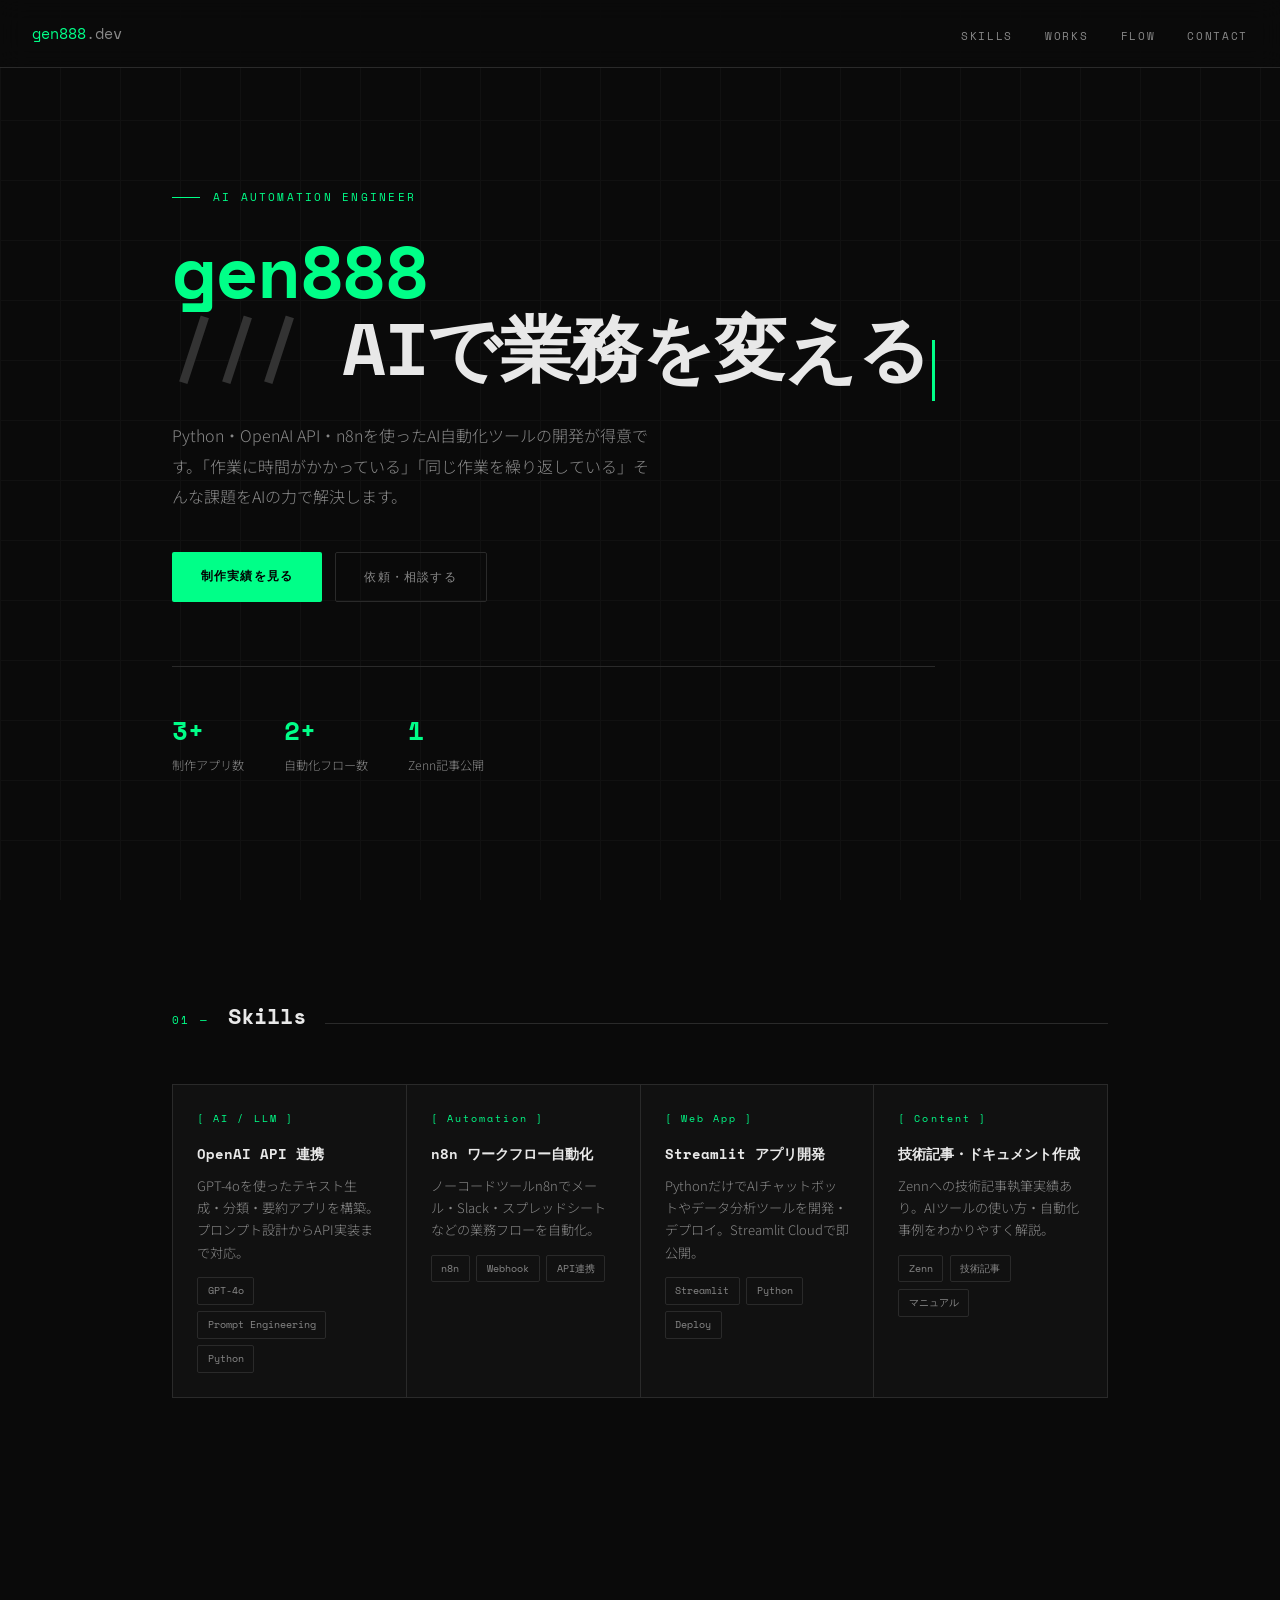
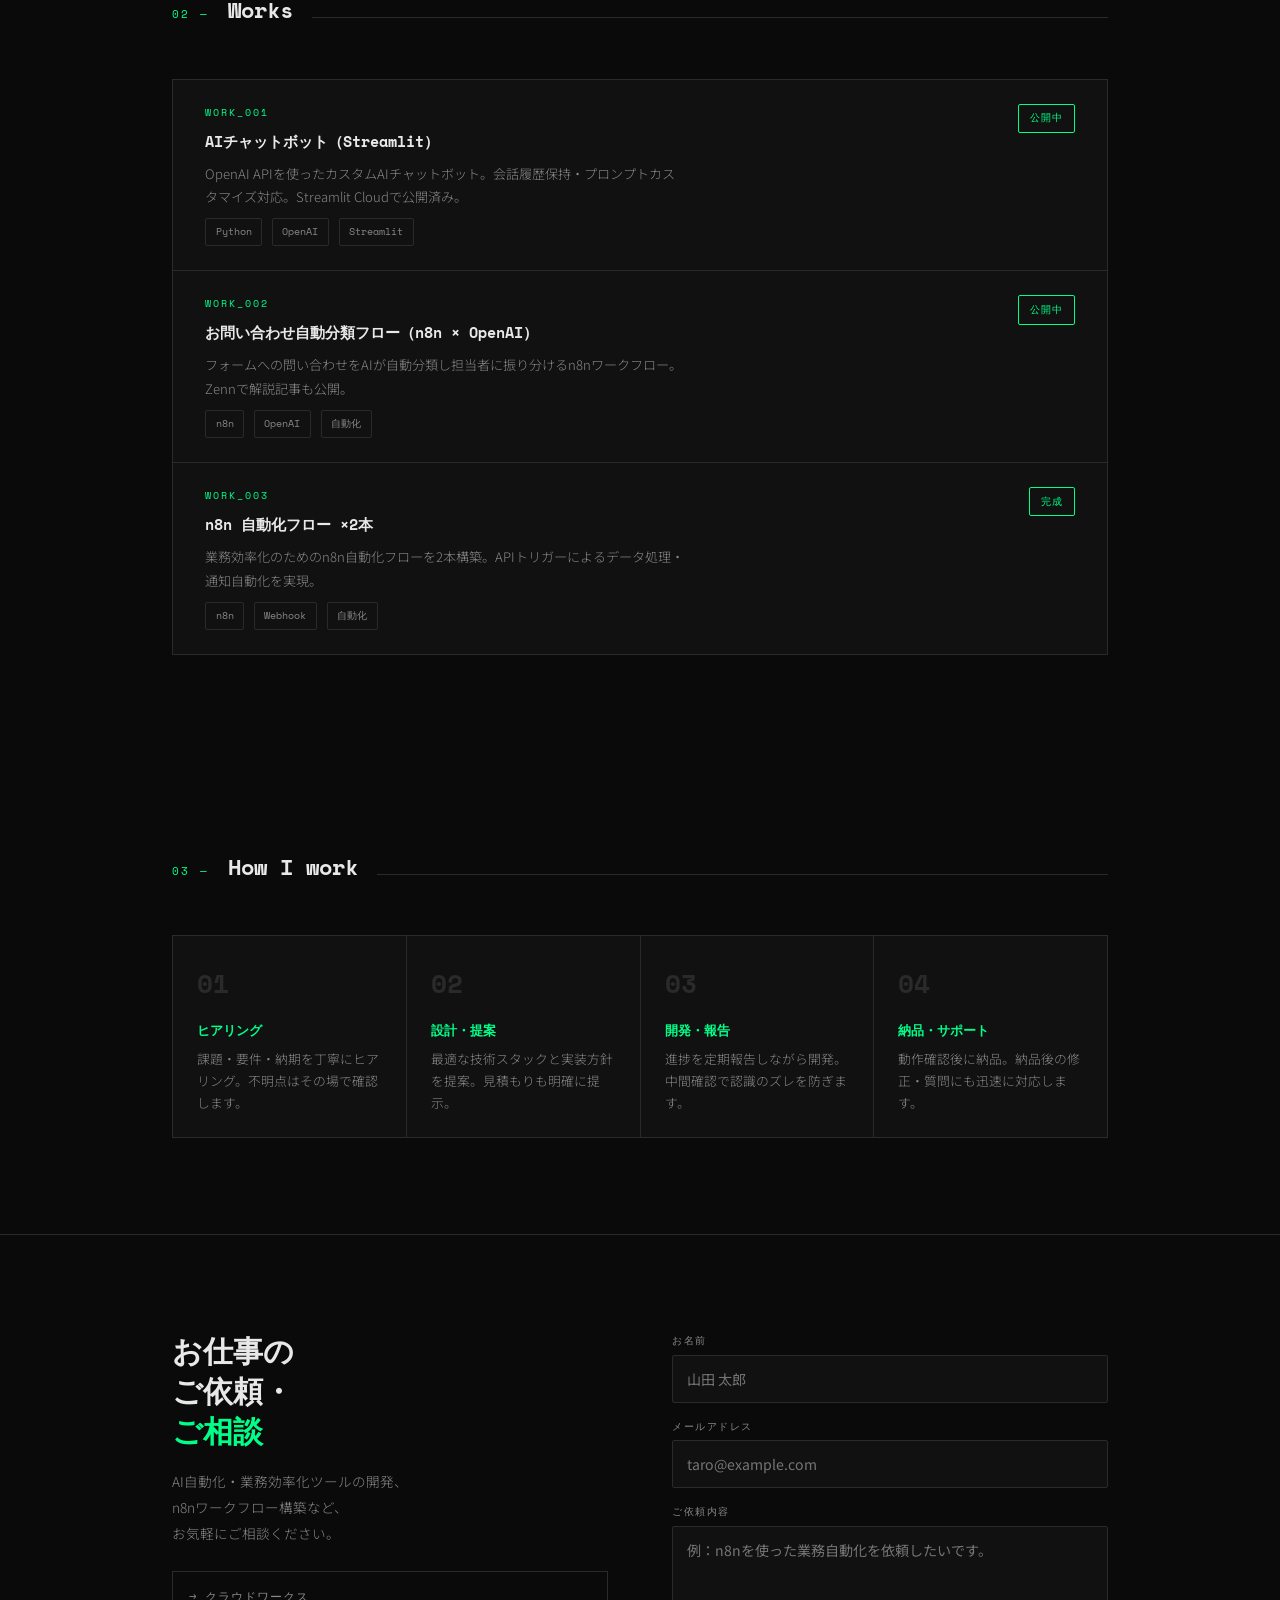
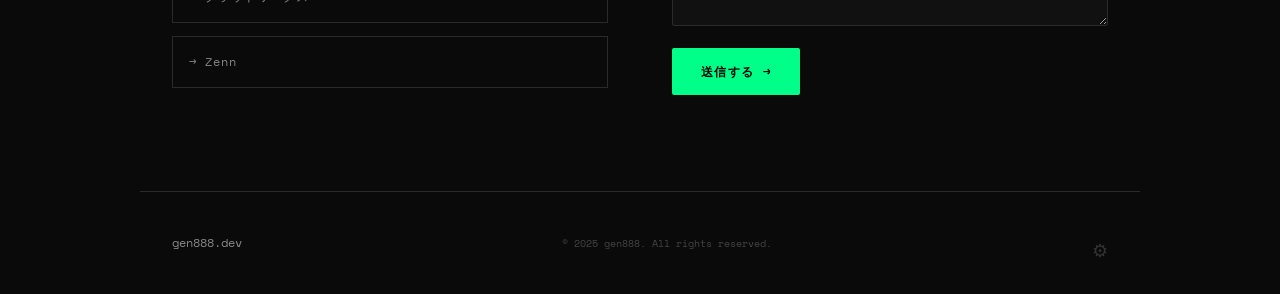
==== index.html @ f9e92a60 "first commit" ====
<!DOCTYPE html>
<html lang="ja">
<head>
<meta charset="UTF-8">
<meta name="viewport" content="width=device-width, initial-scale=1.0">
<title>gen888 | AI自動化エンジニア</title>
<link href="https://fonts.googleapis.com/css2?family=Space+Mono:wght@400;700&family=Noto+Sans+JP:wght@300;400;500&display=swap" rel="stylesheet">
<link rel="stylesheet" href="css/common.css">
<link rel="stylesheet" href="css/index.css">
</head>
<body>

<!-- TOAST -->
<div class="toast" id="toast"></div>

<!-- NAV -->
<nav>
  <div class="nav-logo">gen888<span>.dev</span></div>
  <ul>
    <li><a href="#skills">Skills</a></li>
    <li><a href="#works">Works</a></li>
    <li><a href="#flow">Flow</a></li>
    <li><a href="#contact">Contact</a></li>
  </ul>
</nav>

<!-- HERO -->
<section id="hero">
  <div>
    <div class="hero-tag fade-up">AI Automation Engineer</div>
    <h1 class="fade-up">
      <span class="name" id="heroName">gen888</span><br>
      <span class="dim">///</span> <span id="heroCatch">AIで業務を変える</span><span class="cursor"></span>
    </h1>
    <p class="hero-desc fade-up" id="heroBio">
      Python・OpenAI API・n8nを使ったAI自動化ツールの開発が得意です。
      「作業に時間がかかっている」「同じ作業を繰り返している」
      そんな課題をAIの力で解決します。
    </p>
    <div class="btn-group fade-up">
      <a href="#works" class="btn btn-primary">制作実績を見る</a>
      <a href="#contact" class="btn btn-outline">依頼・相談する</a>
    </div>
    <div class="hero-stats fade-up">
      <div>
        <div class="stat-num" id="statWorks">-</div>
        <div class="stat-label">制作アプリ数</div>
      </div>
      <div>
        <div class="stat-num">2+</div>
        <div class="stat-label">自動化フロー数</div>
      </div>
      <div>
        <div class="stat-num">1</div>
        <div class="stat-label">Zenn記事公開</div>
      </div>
    </div>
  </div>
</section>

<!-- SKILLS -->
<section id="skills">
  <div class="section reveal">
    <div class="section-header">
      <span class="section-num">01 —</span>
      <h2>Skills</h2>
      <div class="section-line"></div>
    </div>
    <div class="skills-grid">
      <div class="skill-card">
        <div class="skill-icon">[ AI / LLM ]</div>
        <div class="skill-name">OpenAI API 連携</div>
        <p class="skill-desc">GPT-4oを使ったテキスト生成・分類・要約アプリを構築。プロンプト設計からAPI実装まで対応。</p>
        <div class="skill-tags">
          <span class="tag">GPT-4o</span>
          <span class="tag">Prompt Engineering</span>
          <span class="tag">Python</span>
        </div>
      </div>
      <div class="skill-card">
        <div class="skill-icon">[ Automation ]</div>
        <div class="skill-name">n8n ワークフロー自動化</div>
        <p class="skill-desc">ノーコードツールn8nでメール・Slack・スプレッドシートなどの業務フローを自動化。</p>
        <div class="skill-tags">
          <span class="tag">n8n</span>
          <span class="tag">Webhook</span>
          <span class="tag">API連携</span>
        </div>
      </div>
      <div class="skill-card">
        <div class="skill-icon">[ Web App ]</div>
        <div class="skill-name">Streamlit アプリ開発</div>
        <p class="skill-desc">PythonだけでAIチャットボットやデータ分析ツールを開発・デプロイ。Streamlit Cloudで即公開。</p>
        <div class="skill-tags">
          <span class="tag">Streamlit</span>
          <span class="tag">Python</span>
          <span class="tag">Deploy</span>
        </div>
      </div>
      <div class="skill-card">
        <div class="skill-icon">[ Content ]</div>
        <div class="skill-name">技術記事・ドキュメント作成</div>
        <p class="skill-desc">Zennへの技術記事執筆実績あり。AIツールの使い方・自動化事例をわかりやすく解説。</p>
        <div class="skill-tags">
          <span class="tag">Zenn</span>
          <span class="tag">技術記事</span>
          <span class="tag">マニュアル</span>
        </div>
      </div>
    </div>
  </div>
</section>

<!-- WORKS -->
<section id="works">
  <div class="section reveal">
    <div class="section-header">
      <span class="section-num">02 —</span>
      <h2>Works</h2>
      <div class="section-line"></div>
    </div>
    <div class="works-list" id="worksList">
      <div class="loading-msg">読み込み中...</div>
    </div>
  </div>
</section>

<!-- FLOW -->
<section id="flow">
  <div class="section reveal">
    <div class="section-header">
      <span class="section-num">03 —</span>
      <h2>How I work</h2>
      <div class="section-line"></div>
    </div>
    <div class="flow-steps">
      <div class="flow-step">
        <div class="flow-step-num">01</div>
        <div class="flow-step-title">ヒアリング</div>
        <p class="flow-step-desc">課題・要件・納期を丁寧にヒアリング。不明点はその場で確認します。</p>
      </div>
      <div class="flow-step">
        <div class="flow-step-num">02</div>
        <div class="flow-step-title">設計・提案</div>
        <p class="flow-step-desc">最適な技術スタックと実装方針を提案。見積もりも明確に提示。</p>
      </div>
      <div class="flow-step">
        <div class="flow-step-num">03</div>
        <div class="flow-step-title">開発・報告</div>
        <p class="flow-step-desc">進捗を定期報告しながら開発。中間確認で認識のズレを防ぎます。</p>
      </div>
      <div class="flow-step">
        <div class="flow-step-num">04</div>
        <div class="flow-step-title">納品・サポート</div>
        <p class="flow-step-desc">動作確認後に納品。納品後の修正・質問にも迅速に対応します。</p>
      </div>
    </div>
  </div>
</section>

<!-- CONTACT -->
<section id="contact">
  <div class="contact-inner reveal">
    <div>
      <div class="contact-lead">
        お仕事の<br>
        ご依頼・<br>
        <span class="accent">ご相談</span>
      </div>
      <p class="contact-sub">
        AI自動化・業務効率化ツールの開発、<br>
        n8nワークフロー構築など、<br>
        お気軽にご相談ください。
      </p>
      <a class="contact-email" id="contactEmail" href="#" style="display:none;"></a>
      <div class="contact-links" id="contactLinks">
        <!-- js/index.js が storage から動的に描画 -->
      </div>
    </div>
    <form onsubmit="handleSubmit(event)">
      <div>
        <label>お名前</label>
        <input type="text" placeholder="山田 太郎" required>
      </div>
      <div>
        <label>メールアドレス</label>
        <input type="email" placeholder="taro@example.com" required>
      </div>
      <div>
        <label>ご依頼内容</label>
        <textarea placeholder="例：n8nを使った業務自動化を依頼したいです。" required></textarea>
      </div>
      <button type="submit" class="form-submit">送信する →</button>
    </form>
  </div>
</section>

<!-- FOOTER -->
<footer>
  <div class="footer-logo">gen888.dev</div>
  <div class="footer-copy">© 2025 gen888. All rights reserved.</div>
  <a href="mypage.html" class="footer-admin">⚙</a>
</footer>

<script src="js/storage.js"></script>
<script src="js/index.js"></script>
</body>
</html>
---- css/common.css ----
:root {
    --bg: #0a0a0a;
    --bg2: #111111;
    --bg3: #1a1a1a;
    --border: #2a2a2a;
    --accent: #00ff88;
    --accent2: #0088ff;
    --text: #e8e8e8;
    --muted: #888;
    --danger: #ff4444;
    --mono: 'Space Mono', monospace;
    --sans: 'Noto Sans JP', sans-serif;
  }
  
  *, *::before, *::after {
    box-sizing: border-box;
    margin: 0;
    padding: 0;
  }
  
  html { scroll-behavior: smooth; }
  
  body {
    background: var(--bg);
    color: var(--text);
    font-family: var(--sans);
    font-weight: 300;
    line-height: 1.8;
  }
  
  body::after {
    content: '';
    position: fixed;
    inset: 0;
    background-image:
      linear-gradient(var(--border) 1px, transparent 1px),
      linear-gradient(90deg, var(--border) 1px, transparent 1px);
    background-size: 60px 60px;
    opacity: 0.25;
    pointer-events: none;
    z-index: 0;
  }
  
  section, footer, main, aside { position: relative; z-index: 1; }
  
  /* ── BUTTONS ── */
  .btn {
    font-family: var(--mono);
    font-size: .74rem;
    letter-spacing: .1em;
    text-transform: uppercase;
    text-decoration: none;
    padding: .85rem 1.8rem;
    border-radius: 2px;
    transition: all .2s;
    display: inline-block;
    cursor: pointer;
    border: none;
  }
  
  .btn-primary { background: var(--accent); color: #000; font-weight: 700; }
  .btn-primary:hover { background: #00cc6a; transform: translateY(-2px); }
  .btn-outline { border: 1px solid var(--border); color: var(--muted); background: transparent; }
  .btn-outline:hover { border-color: var(--accent); color: var(--accent); transform: translateY(-2px); }
  
  /* ── TAGS ── */
  .tag {
    font-family: var(--mono);
    font-size: .62rem;
    padding: .25rem .6rem;
    border: 1px solid var(--border);
    color: var(--muted);
    border-radius: 2px;
  }
  
  /* ── ANIMATIONS ── */
  @keyframes fadeUp {
    from { opacity: 0; transform: translateY(20px); }
    to   { opacity: 1; transform: none; }
  }
  
  @keyframes blink {
    0%, 100% { opacity: 1; }
    50%       { opacity: 0; }
  }
  
  @keyframes pulse {
    0%, 100% { opacity: 1; }
    50%       { opacity: .3; }
  }
  
  .cursor {
    display: inline-block;
    width: 3px;
    height: .85em;
    background: var(--accent);
    margin-left: 3px;
    vertical-align: text-bottom;
    animation: blink 1s step-end infinite;
  }
  
  .status-dot {
    display: inline-block;
    width: 6px;
    height: 6px;
    border-radius: 50%;
    background: var(--accent);
    margin-right: .4rem;
    animation: pulse 2s infinite;
    vertical-align: middle;
  }
  
  .fade-up { animation: fadeUp .6s ease both; }
  .fade-up:nth-child(1) { animation-delay: .1s; }
  .fade-up:nth-child(2) { animation-delay: .22s; }
  .fade-up:nth-child(3) { animation-delay: .34s; }
  .fade-up:nth-child(4) { animation-delay: .46s; }
  .fade-up:nth-child(5) { animation-delay: .58s; }
  
  .reveal {
    opacity: 0;
    transform: translateY(16px);
    transition: opacity .6s, transform .6s;
  }
  .reveal.visible { opacity: 1; transform: none; }
  
  /* ── TOAST ── */
  .toast {
    position: fixed;
    bottom: 2rem;
    right: 2rem;
    background: var(--bg3);
    border: 1px solid var(--accent);
    color: var(--accent);
    font-family: var(--mono);
    font-size: .72rem;
    padding: .8rem 1.2rem;
    border-radius: 2px;
    z-index: 999;
    opacity: 0;
    transform: translateY(8px);
    transition: all .25s;
    pointer-events: none;
  }
  .toast.show { opacity: 1; transform: translateY(0); }
  
  /* ── RESPONSIVE BASE ── */
  @media (max-width: 680px) {
    body { font-size: 15px; }
  }

  .footer-admin {
    display: block;
    margin-top: 12px;
    color: #333;        /* 目立たない色 */
    font-size: 18px;
    text-decoration: none;
    transition: color 0.2s;
  }
  
  .footer-admin:hover {
    color: #888;
  }
---- css/index.css ----
/* ── NAV ── */
nav {
  position: fixed;
  top: 0; left: 0; right: 0;
  display: flex;
  justify-content: space-between;
  align-items: center;
  padding: 1.2rem 2rem;
  background: rgba(10,10,10,0.9);
  backdrop-filter: blur(12px);
  border-bottom: 1px solid var(--border);
  z-index: 100;
}

.nav-logo { font-family: var(--mono); font-size: .95rem; color: var(--accent); }
.nav-logo span { color: var(--muted); }

nav ul { display: flex; gap: 2rem; list-style: none; }
nav a {
  font-family: var(--mono);
  font-size: .7rem;
  color: var(--muted);
  text-decoration: none;
  letter-spacing: .15em;
  text-transform: uppercase;
  transition: color .2s;
}
nav a:hover { color: var(--accent); }

/* ── HERO ── */
#hero {
  min-height: 100vh;
  display: flex;
  align-items: center;
  padding: 8rem 2rem 4rem;
  max-width: 1000px;
  margin: 0 auto;
}

.hero-tag {
  font-family: var(--mono);
  font-size: .7rem;
  color: var(--accent);
  letter-spacing: .2em;
  text-transform: uppercase;
  margin-bottom: 1.5rem;
  display: flex;
  align-items: center;
  gap: .8rem;
}
.hero-tag::before {
  content: '';
  display: inline-block;
  width: 28px;
  height: 1px;
  background: var(--accent);
}

h1 {
  font-family: var(--mono);
  font-size: clamp(2.2rem, 6vw, 4.5rem);
  font-weight: 700;
  line-height: 1.08;
  letter-spacing: -.02em;
  margin-bottom: 1.2rem;
}
h1 .name { color: var(--accent); }
h1 .dim  { color: #333; }

.hero-desc {
  font-size: 1rem;
  color: var(--muted);
  max-width: 480px;
  margin-bottom: 2.5rem;
  line-height: 1.9;
}
.hero-desc strong { color: var(--text); font-weight: 500; }

.btn-group { display: flex; gap: .8rem; flex-wrap: wrap; }

.hero-stats {
  display: flex;
  gap: 2.5rem;
  margin-top: 4rem;
  padding-top: 2.5rem;
  border-top: 1px solid var(--border);
}
.stat-num { font-family: var(--mono); font-size: 1.6rem; font-weight: 700; color: var(--accent); }
.stat-label { font-size: .76rem; color: var(--muted); margin-top: .1rem; }

/* ── SECTION ── */
.section { max-width: 1000px; margin: 0 auto; padding: 6rem 2rem; }

.section-header {
  display: flex;
  align-items: baseline;
  gap: 1.2rem;
  margin-bottom: 3rem;
}
.section-num { font-family: var(--mono); font-size: .7rem; color: var(--accent); letter-spacing: .2em; }
h2 { font-family: var(--mono); font-size: 1.4rem; font-weight: 700; }
.section-line { flex: 1; height: 1px; background: var(--border); }

/* ── SKILLS ── */
.skills-grid {
  display: grid;
  grid-template-columns: repeat(auto-fit, minmax(220px, 1fr));
  gap: 1px;
  background: var(--border);
  border: 1px solid var(--border);
}
.skill-card { background: var(--bg2); padding: 1.5rem; transition: background .2s; }
.skill-card:hover { background: var(--bg3); }
.skill-icon { font-family: var(--mono); font-size: .65rem; color: var(--accent); letter-spacing: .2em; margin-bottom: .8rem; }
.skill-name { font-family: var(--mono); font-size: .9rem; font-weight: 700; margin-bottom: .5rem; }
.skill-desc { font-size: .82rem; color: var(--muted); line-height: 1.7; }
.skill-tags { display: flex; flex-wrap: wrap; gap: .4rem; margin-top: .8rem; }

/* ── WORKS ── */
.works-list {
  display: flex;
  flex-direction: column;
  gap: 1px;
  background: var(--border);
  border: 1px solid var(--border);
}
.work-item {
  background: var(--bg2);
  padding: 1.5rem 2rem;
  display: grid;
  grid-template-columns: 1fr auto;
  align-items: start;
  gap: 1.5rem;
  transition: background .2s;
  text-decoration: none;
  color: inherit;
}
.work-item:hover { background: var(--bg3); }
.work-num { font-family: var(--mono); font-size: .62rem; color: var(--accent); letter-spacing: .2em; margin-bottom: .4rem; }
.work-title { font-family: var(--mono); font-size: .95rem; font-weight: 700; margin-bottom: .4rem; }
.work-desc { font-size: .82rem; color: var(--muted); max-width: 480px; }
.work-link-row { display: flex; align-items: center; gap: .6rem; margin-top: .6rem; flex-wrap: wrap; }
.work-badge {
  font-family: var(--mono);
  font-size: .62rem;
  padding: .3rem .7rem;
  border: 1px solid var(--accent);
  color: var(--accent);
  border-radius: 2px;
  white-space: nowrap;
  letter-spacing: .08em;
}
.work-url-link {
  font-family: var(--mono);
  font-size: .68rem;
  color: var(--accent2);
  text-decoration: none;
  margin-top: .4rem;
  display: inline-block;
}
.work-url-link:hover { text-decoration: underline; }
.loading-msg {
  font-family: var(--mono);
  font-size: .75rem;
  color: var(--muted);
  padding: 2rem;
  text-align: center;
}

/* ── FLOW ── */
.flow-steps {
  display: grid;
  grid-template-columns: repeat(auto-fit, minmax(180px, 1fr));
  gap: 1px;
  background: var(--border);
  border: 1px solid var(--border);
}
.flow-step { background: var(--bg2); padding: 1.5rem; }
.flow-step-num { font-family: var(--mono); font-size: 1.6rem; font-weight: 700; color: var(--border); margin-bottom: .8rem; }
.flow-step-title { font-family: var(--mono); font-size: .8rem; font-weight: 700; margin-bottom: .4rem; color: var(--accent); }
.flow-step-desc { font-size: .8rem; color: var(--muted); line-height: 1.7; }

/* ── CONTACT ── */
#contact { border-top: 1px solid var(--border); }
.contact-inner {
  max-width: 1000px;
  margin: 0 auto;
  padding: 6rem 2rem;
  display: grid;
  grid-template-columns: 1fr 1fr;
  gap: 4rem;
  align-items: start;
}
.contact-lead {
  font-family: var(--mono);
  font-size: clamp(1.3rem, 2.5vw, 1.9rem);
  font-weight: 700;
  line-height: 1.3;
  margin-bottom: 1.2rem;
}
.contact-lead .accent { color: var(--accent); }
.contact-sub { font-size: .85rem; color: var(--muted); line-height: 1.9; }
.contact-email {
  font-family: var(--mono);
  font-size: .78rem;
  color: var(--accent2);
  margin-top: .5rem;
  display: block;
}

.contact-links { display: flex; flex-direction: column; gap: .8rem; margin-top: 1.5rem; }
.contact-link {
  display: flex;
  align-items: center;
  gap: .8rem;
  font-family: var(--mono);
  font-size: .74rem;
  color: var(--muted);
  text-decoration: none;
  letter-spacing: .08em;
  padding: .9rem 1rem;
  border: 1px solid var(--border);
  transition: all .2s;
}
.contact-link:hover { border-color: var(--accent); color: var(--accent); }

form { display: flex; flex-direction: column; gap: .9rem; }
label {
  font-family: var(--mono);
  font-size: .65rem;
  color: var(--muted);
  letter-spacing: .15em;
  text-transform: uppercase;
  display: block;
  margin-bottom: .3rem;
}
input, textarea, select {
  width: 100%;
  background: var(--bg2);
  border: 1px solid var(--border);
  color: var(--text);
  font-family: var(--sans);
  font-size: .88rem;
  padding: .8rem .9rem;
  outline: none;
  transition: border-color .2s;
  border-radius: 2px;
}
input:focus, textarea:focus { border-color: var(--accent); }
textarea { resize: vertical; min-height: 100px; }
.form-submit {
  font-family: var(--mono);
  font-size: .74rem;
  letter-spacing: .12em;
  text-transform: uppercase;
  background: var(--accent);
  color: #000;
  border: none;
  padding: .9rem 1.8rem;
  font-weight: 700;
  cursor: pointer;
  transition: all .2s;
  border-radius: 2px;
  align-self: flex-start;
}
.form-submit:hover { background: #00cc6a; }

/* ── FOOTER ── */
footer {
  border-top: 1px solid var(--border);
  padding: 1.8rem 2rem;
  max-width: 1000px;
  margin: 0 auto;
  display: flex;
  justify-content: space-between;
  align-items: center;
}
.footer-logo { font-family: var(--mono); font-size: .76rem; color: var(--muted); }
.footer-copy { font-family: var(--mono); font-size: .65rem; color: #444; }

/* ── RESPONSIVE ── */
@media (max-width: 680px) {
  nav ul { display: none; }
  .contact-inner { grid-template-columns: 1fr; gap: 2.5rem; }
  .hero-stats { gap: 1.5rem; flex-wrap: wrap; }
  footer { flex-direction: column; gap: .5rem; text-align: center; }
}
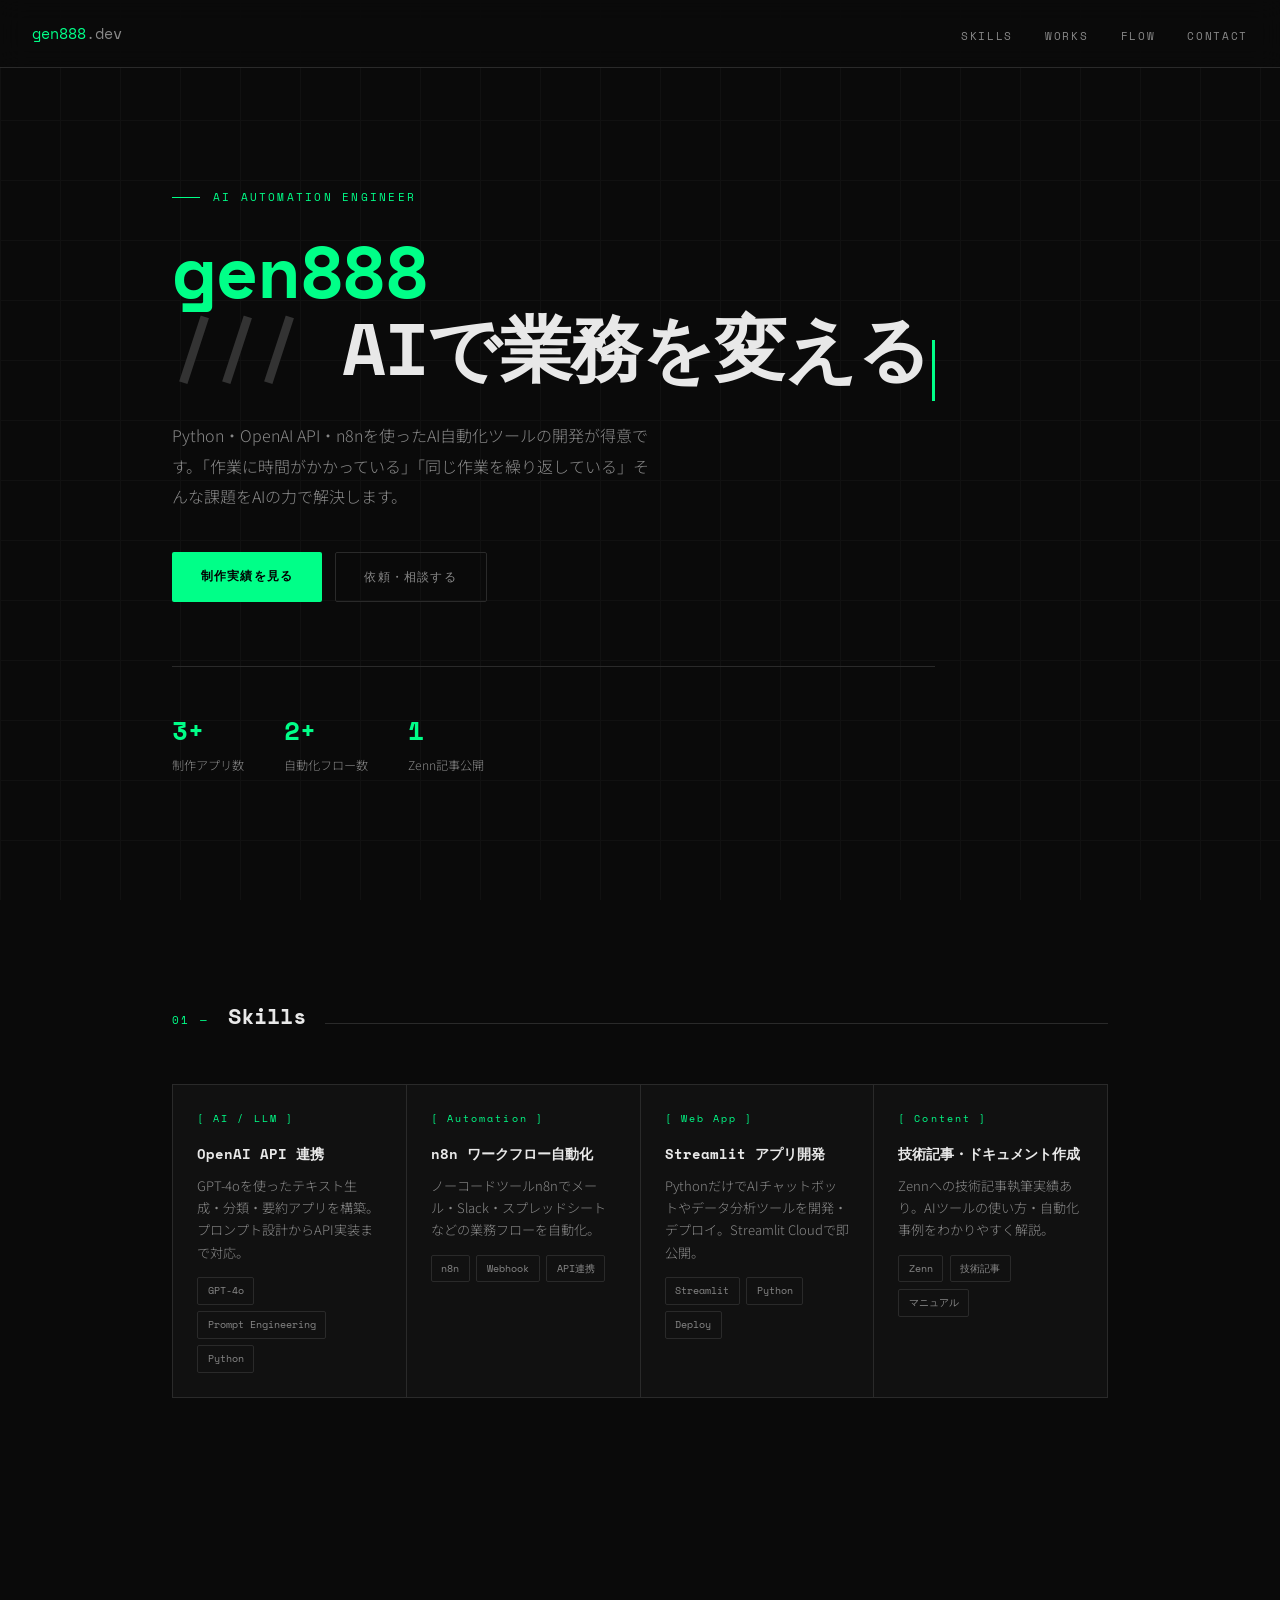
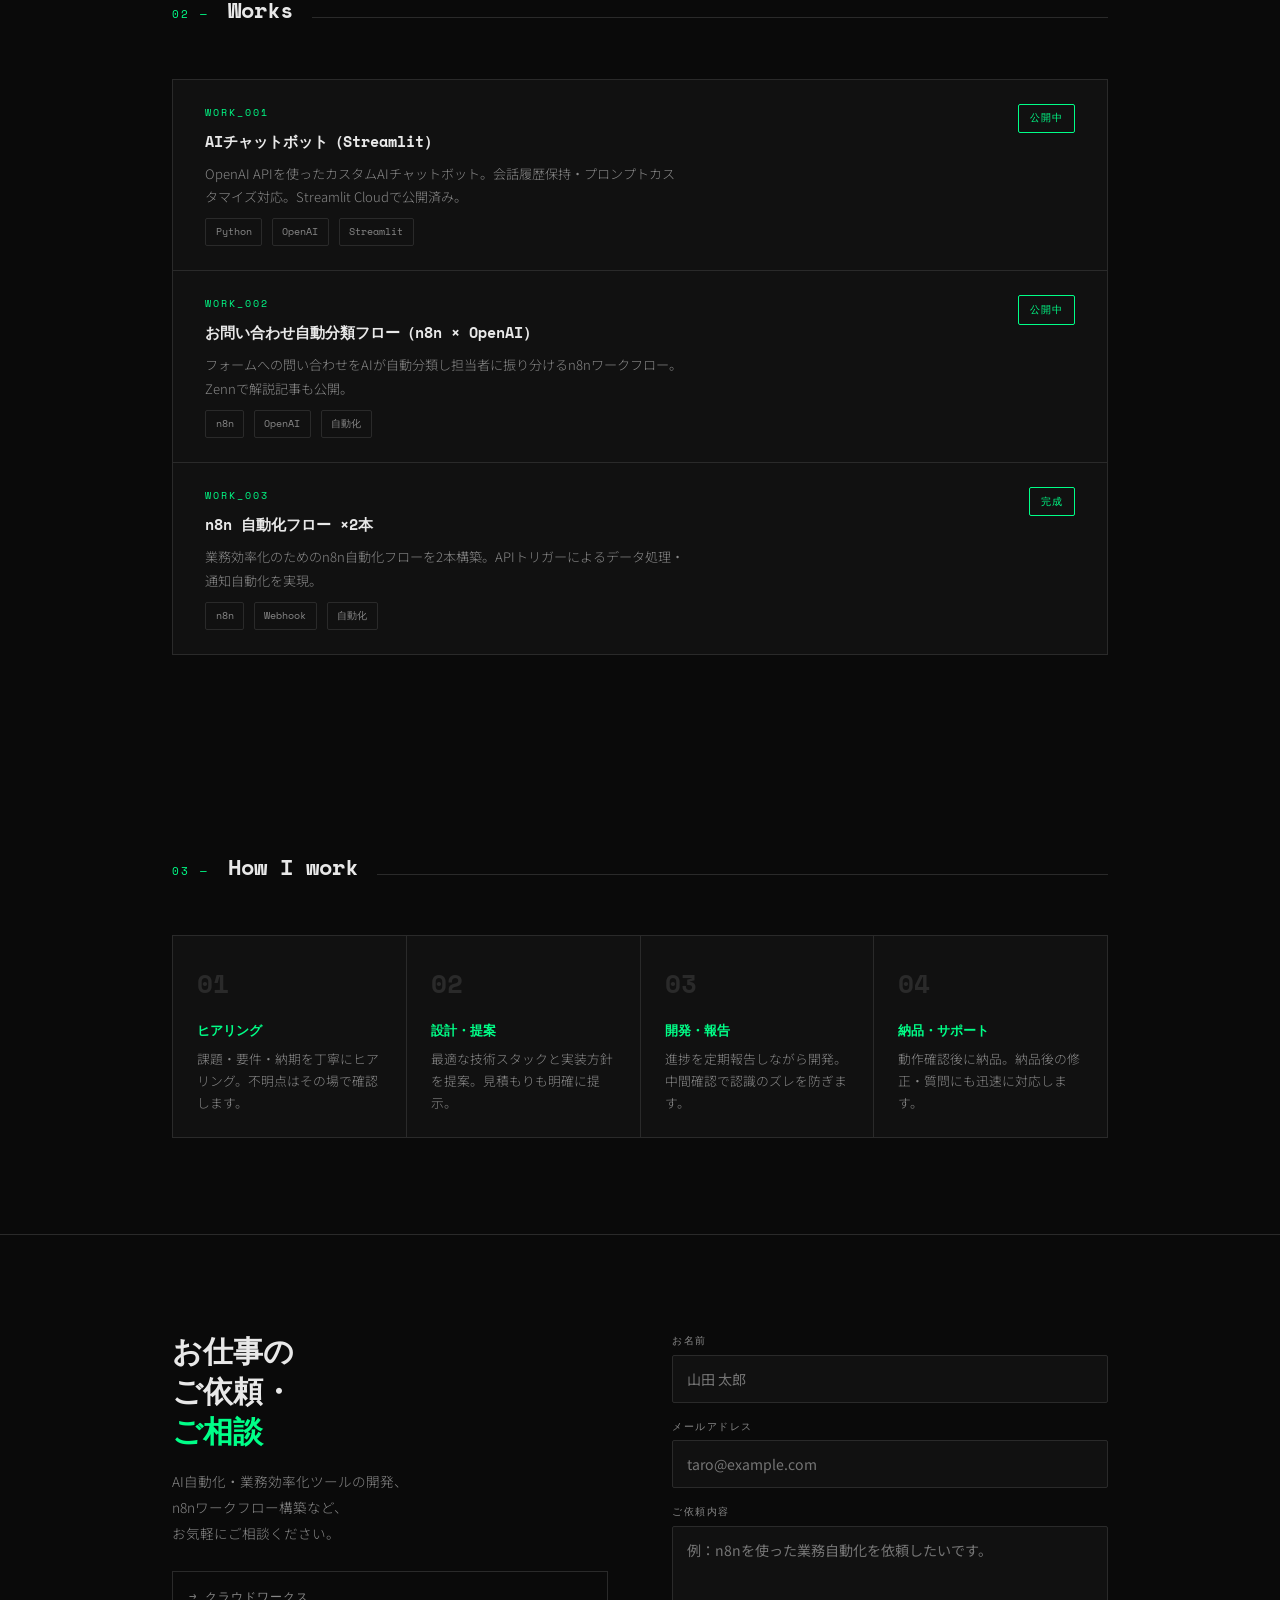
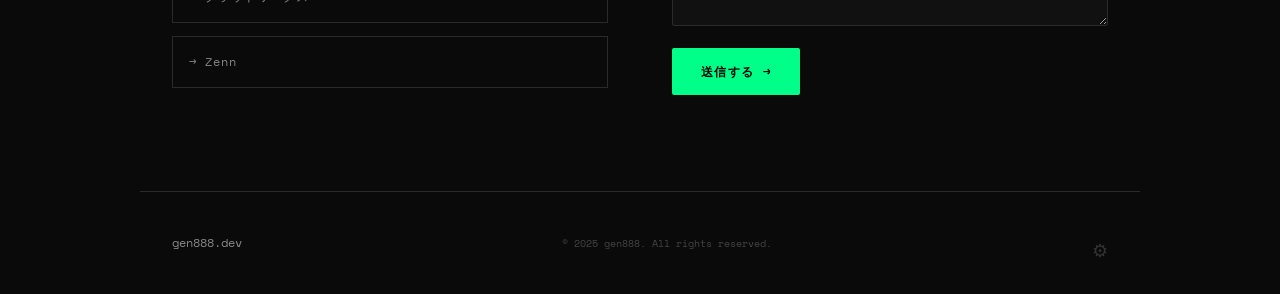
==== commit ac6f959a: "skill欄を追加" ====
--- a/index.html
+++ b/index.html
@@ -60,56 +60,18 @@
 
 <!-- SKILLS -->
 <section id="skills">
-  <div class="section reveal">
-    <div class="section-header">
-      <span class="section-num">01 —</span>
-      <h2>Skills</h2>
-      <div class="section-line"></div>
-    </div>
-    <div class="skills-grid">
-      <div class="skill-card">
-        <div class="skill-icon">[ AI / LLM ]</div>
-        <div class="skill-name">OpenAI API 連携</div>
-        <p class="skill-desc">GPT-4oを使ったテキスト生成・分類・要約アプリを構築。プロンプト設計からAPI実装まで対応。</p>
-        <div class="skill-tags">
-          <span class="tag">GPT-4o</span>
-          <span class="tag">Prompt Engineering</span>
-          <span class="tag">Python</span>
-        </div>
+  <section id="skills">
+    <div class="section reveal">
+      <div class="section-header">
+        <span class="section-num">01 —</span>
+        <h2>Skills</h2>
+        <div class="section-line"></div>
       </div>
-      <div class="skill-card">
-        <div class="skill-icon">[ Automation ]</div>
-        <div class="skill-name">n8n ワークフロー自動化</div>
-        <p class="skill-desc">ノーコードツールn8nでメール・Slack・スプレッドシートなどの業務フローを自動化。</p>
-        <div class="skill-tags">
-          <span class="tag">n8n</span>
-          <span class="tag">Webhook</span>
-          <span class="tag">API連携</span>
-        </div>
-      </div>
-      <div class="skill-card">
-        <div class="skill-icon">[ Web App ]</div>
-        <div class="skill-name">Streamlit アプリ開発</div>
-        <p class="skill-desc">PythonだけでAIチャットボットやデータ分析ツールを開発・デプロイ。Streamlit Cloudで即公開。</p>
-        <div class="skill-tags">
-          <span class="tag">Streamlit</span>
-          <span class="tag">Python</span>
-          <span class="tag">Deploy</span>
-        </div>
-      </div>
-      <div class="skill-card">
-        <div class="skill-icon">[ Content ]</div>
-        <div class="skill-name">技術記事・ドキュメント作成</div>
-        <p class="skill-desc">Zennへの技術記事執筆実績あり。AIツールの使い方・自動化事例をわかりやすく解説。</p>
-        <div class="skill-tags">
-          <span class="tag">Zenn</span>
-          <span class="tag">技術記事</span>
-          <span class="tag">マニュアル</span>
-        </div>
+      <div class="skills-grid" id="skillsGrid">
+        <div class="loading-msg">読み込み中...</div>
       </div>
     </div>
-  </div>
-</section>
+  </section>
 
 <!-- WORKS -->
 <section id="works">
